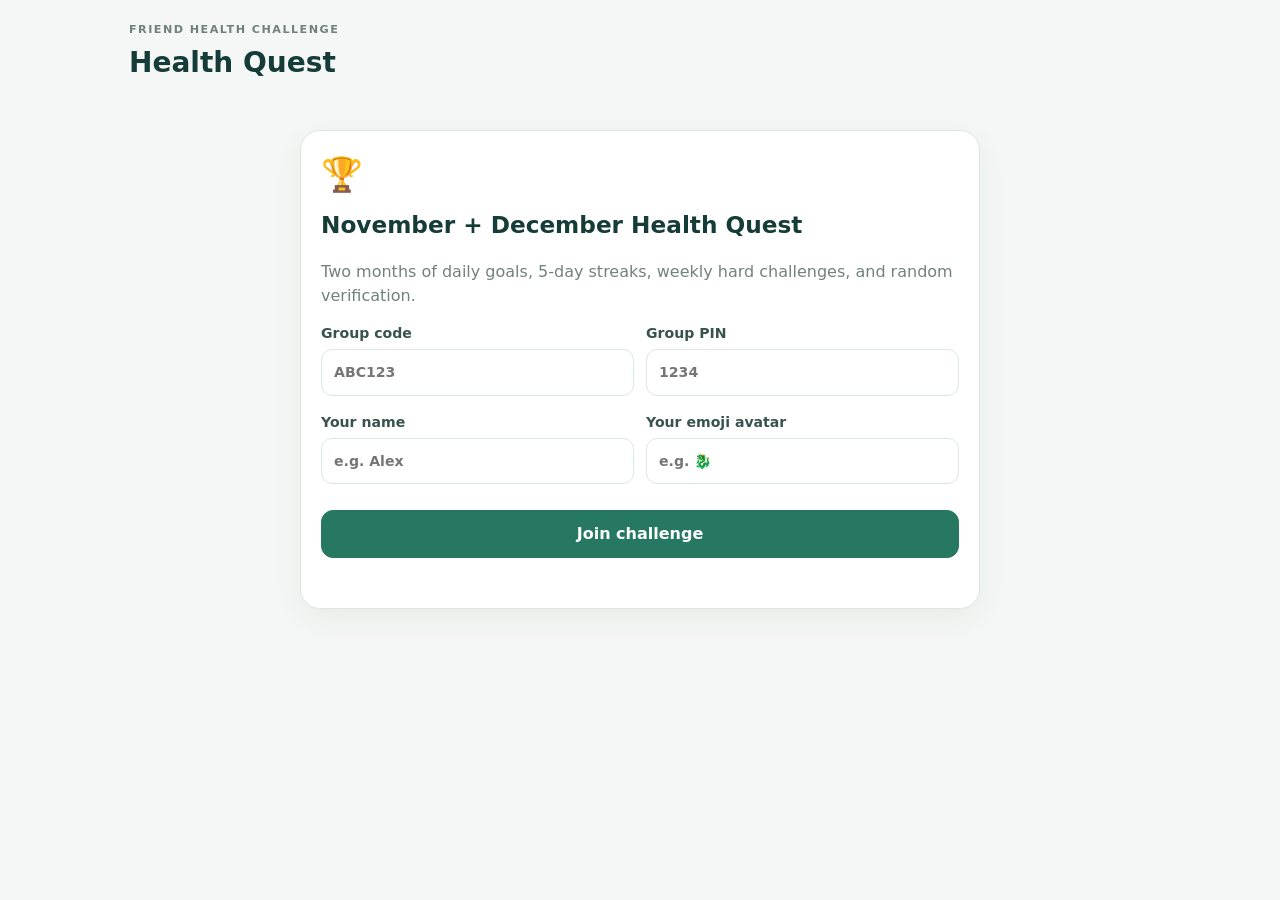
==== nov-dec/index.html @ 8e3825af "v9-novdec26" ====
<!doctype html>
<html lang="en">
<head>
  <meta charset="utf-8">
  <meta name="viewport" content="width=device-width, initial-scale=1, viewport-fit=cover">
  <meta name="theme-color" content="#143b37">
  <meta name="apple-mobile-web-app-capable" content="yes">
  <meta name="apple-mobile-web-app-status-bar-style" content="default">
  <title>Health Quest — Nov + Dec</title>
  <link rel="manifest" href="manifest.webmanifest">
  <link rel="stylesheet" href="styles.css?v=9">
</head>
<body>
  <div class="app-shell">
    <header class="topbar">
      <div>
        <div class="eyebrow">FRIEND HEALTH CHALLENGE</div>
        <h1>Health Quest</h1>
      </div>
      <button id="logoutBtn" class="text-button hidden">Switch player</button>
    </header>

    <main>
      <section id="connectView" class="card intro-card">
        <div class="hero-icon">🏆</div>
        <h2>November + December Health Quest</h2>
        <p>Two months of daily goals, 5-day streaks, weekly hard challenges, and random verification.</p>

        <div class="field-grid">
          <label>Group code
            <input id="groupCode" maxlength="8" autocomplete="off" placeholder="ABC123">
          </label>
          <label>Group PIN
            <input id="groupPin" inputmode="numeric" maxlength="8" autocomplete="off" placeholder="1234">
          </label>
        </div>

        <div class="field-grid">
          <label>Your name
            <input id="playerName" maxlength="24" autocomplete="name" placeholder="e.g. Alex">
          </label>
          <label>Your emoji avatar
            <input id="playerAvatar" maxlength="12" autocomplete="off" placeholder="e.g. 🐉">
          </label>
        </div>

        <button id="joinBtn" class="primary wide">Join challenge</button>
        <p id="connectMsg" class="message"></p>
      </section>

      <section id="setupView" class="hidden">
        <div class="card">
          <div class="section-head">
            <div>
              <div class="eyebrow">SET YOUR NOVEMBER + DECEMBER CHALLENGE</div>
              <h2>Daily major goals</h2>
            </div>
            <span id="setupPlayerName" class="pill"></span>
          </div>

          <label>Your emoji avatar
            <input id="setupAvatar" maxlength="12" autocomplete="off" placeholder="e.g. 🐉">
          </label>

          <p class="muted">
            Use each difficulty rank once. Everyone has the same 2000 Major Goal XP available:
            #1 hardest = 800 XP, #2 = 600 XP, #3 = 400 XP, #4 easiest = 200 XP.
            Your chosen percentage changes the number of days required, not the maximum XP.
          </p>

          <div id="goalEditor" class="goal-editor"></div>
        </div>

        <div class="card">
          <div class="eyebrow">WEEKLY CHALLENGE POOL</div>
          <h2>Submit 3 hard weekly tasks</h2>
          <p class="muted">
            Add exactly 1 Fitness, 1 Nutrition, and 1 Spiritual / Mindfulness challenge.
            Every Sunday, each player receives one fresh random task from the combined group pool.
            A completed weekly task earns 30 XP.
          </p>
          <div id="weeklyTaskEditor"></div>
          <button id="saveGoalsBtn" class="primary wide">Save challenge setup</button>
          <p id="goalMsg" class="message"></p>
        </div>
      </section>

      <section id="gameView" class="hidden">
        <div class="card hero-card">
          <div>
            <div id="groupLabel" class="eyebrow"></div>
            <h2 id="welcomeText">Your challenge</h2>
            <div id="challengeStatus" class="muted"></div>
          </div>
          <div class="hero-actions">
            <button id="editGoalsBtn" class="small-button">Edit setup</button>
            <div class="xp-orb">
              <strong id="myXp">0</strong>
              <span>XP</span>
            </div>
          </div>
        </div>

        <section class="card weekly-highlight">
          <div class="section-head">
            <div>
              <div class="eyebrow">THIS WEEK</div>
              <h3 id="weeklyTitle">Weekly challenges</h3>
            </div>
            <span class="pill">30 XP each</span>
          </div>
          <div id="weeklyAssignments"></div>
          <p id="weeklyMsg" class="message"></p>
        </section>

        <div class="two-col">
          <section class="card">
            <div class="section-head">
              <div>
                <div class="eyebrow">DAILY CHECK-IN</div>
                <h3 id="checkinDateLabel">Today</h3>
              </div>
              <select id="datePicker" class="compact-select"></select>
            </div>
            <div id="dailyTasks" class="daily-tasks"></div>
            <button id="saveCheckinBtn" class="primary wide">Save check-in</button>
            <p id="checkinMsg" class="message"></p>
          </section>

          <section class="card random-card">
            <div class="section-head">
              <div>
                <div class="eyebrow">DAILY RANDOM CHECK</div>
                <h3>🎲 Verification</h3>
              </div>
              <span id="verificationStatus" class="status-chip">Pending</span>
            </div>
            <div id="randomCheckBox" class="random-check-box"></div>
            <div id="verificationButtons" class="verification-buttons hidden">
              <button data-status="Verified">Verified</button>
              <button data-status="Failed" class="danger">Failed</button>
              <button data-status="Excused">Excused</button>
            </div>
          </section>
        </div>

        <section class="card">
          <div class="section-head">
            <div>
              <div class="eyebrow">FRIENDLY COMPETITION</div>
              <h3>Leaderboard</h3>
            </div>
            <button id="refreshBtn" class="small-button">Refresh</button>
          </div>
          <div id="leaderboard"></div>
        </section>

        <section class="card">
          <div class="section-head">
            <div>
              <div class="eyebrow">YOUR TWO MONTHS</div>
              <h3>Major goal progress</h3>
            </div>
            <span class="muted">Nov 1 – Dec 31</span>
          </div>
          <div id="progressGrid" class="progress-grid"></div>
        </section>

        <section class="card">
          <div class="section-head">
            <div>
              <div class="eyebrow">GROUP GOAL DEFINITIONS</div>
              <h3>What counts for everyone</h3>
            </div>
            <span class="muted">Visible to all players</span>
          </div>
          <div id="groupGoals"></div>
        </section>

        <section class="card">
          <div class="section-head">
            <div>
              <div class="eyebrow">WEEKLY HISTORY</div>
              <h3>Assigned weekly challenges</h3>
            </div>
            <span class="muted">Sunday starts</span>
          </div>
          <div id="weeklyHistory"></div>
        </section>

        <section class="card">
          <div class="section-head">
            <div>
              <div class="eyebrow">VERIFICATION HISTORY</div>
              <h3>Random check audit</h3>
            </div>
            <span class="muted">Created checks only</span>
          </div>
          <div id="auditLog"></div>
        </section>

        <section class="card rules-card">
          <div class="eyebrow">HOW SCORING WORKS</div>
          <div class="rules-grid">
            <div><strong>🏆 Major goals</strong><span>2000 XP total available to everyone: 800 / 600 / 400 / 200 by difficulty rank. XP accrues proportionally toward each target.</span></div>
            <div><strong>🔥 Streaks</strong><span>Every 5 consecutive days in one daily category earns +10 XP.</span></div>
            <div><strong>🗓 Weekly challenge</strong><span>Every Sunday each player gets one random task from the group pool. Completing it earns +30 XP.</span></div>
            <div><strong>⚡ Extra effort</strong><span>One extra-effort bonus per category per day earns +5 XP.</span></div>
            <div><strong>🎲 Random check</strong><span>One player and one daily category are freshly drawn at random each day. Verified assigned player earns +5 XP.</span></div>
          </div>
        </section>
      </section>
    </main>
  </div>

  <template id="goalRowTemplate">
    <div class="goal-row">
      <div class="goal-title"></div>
      <label>Difficulty
        <select class="rank-select">
          <option value="1">#1 hardest · 800 XP</option>
          <option value="2">#2 · 600 XP</option>
          <option value="3">#3 · 400 XP</option>
          <option value="4">#4 easiest · 200 XP</option>
        </select>
      </label>
      <label>Two-month target
        <select class="target-select">
          <option value="0.6">60%</option>
          <option value="0.7">70%</option>
          <option value="0.8">80%</option>
          <option value="0.9">90%</option>
          <option value="1">100%</option>
        </select>
      </label>
      <div class="goal-reward"></div>
      <label class="goal-description">What does a successful day mean?
        <textarea class="description-input" maxlength="240" rows="3" placeholder="Example: Drink at least 3L of water today."></textarea>
      </label>
    </div>
  </template>

  <script type="module" src="app-v9.js?v=9"></script>
</body>
</html>
---- nov-dec/styles.css ----
:root {
  --bg:#f4f7f5; --card:#ffffff; --ink:#153c38; --muted:#72817e; --line:#dce7e2;
  --green:#267862; --green-dark:#1c594a; --green-soft:#e8f4ef; --gold:#a87816;
  --gold-soft:#fff7df; --red:#aa4747; --shadow:0 10px 30px rgba(22,60,56,.06);
}
*{box-sizing:border-box}
html{background:var(--bg)}
body{margin:0;background:var(--bg);color:var(--ink);font:16px/1.45 system-ui,-apple-system,BlinkMacSystemFont,"Segoe UI",sans-serif}
button,input,select,textarea{font:inherit}
button{border:1px solid var(--line);background:white;color:var(--ink);border-radius:12px;padding:11px 14px;cursor:pointer}
button:disabled{opacity:.55;cursor:not-allowed}
button.primary{background:var(--green);border-color:var(--green);color:white;font-weight:800}
button.primary:hover{background:var(--green-dark)}
button.danger{color:var(--red);border-color:#edcaca}
button.wide{width:100%;margin-top:14px}
button.text-button{background:transparent;border:0;padding:8px;color:var(--muted)}
button.small-button{padding:7px 10px;font-size:.85rem}
input,select,textarea{width:100%;border:1px solid var(--line);border-radius:11px;background:#fff;color:var(--ink);padding:12px;outline:none}
textarea{resize:vertical;min-height:78px}
input:focus,select:focus,textarea:focus{border-color:#83b7a8;box-shadow:0 0 0 3px rgba(38,120,98,.08)}
label{display:block;font-size:.88rem;font-weight:750;color:#38534e}
label input,label select,label textarea{margin-top:6px}
.app-shell{max-width:1050px;margin:0 auto;padding:18px max(12px,env(safe-area-inset-left)) 36px}
.topbar{display:flex;align-items:center;justify-content:space-between;padding:4px 2px 16px}
h1,h2,h3,p{margin-top:0} h1{font-size:1.75rem;margin-bottom:0} h2{font-size:1.45rem} h3{font-size:1.12rem;margin-bottom:0}
.eyebrow{font-size:.7rem;letter-spacing:.13em;font-weight:900;color:var(--muted);margin-bottom:5px}
.card{background:var(--card);border:1px solid var(--line);border-radius:20px;padding:20px;margin-bottom:16px;box-shadow:var(--shadow)}
.intro-card{max-width:680px;margin:30px auto}.intro-card>p{color:var(--muted)}
.hero-icon{font-size:2.1rem;margin-bottom:8px}
.field-grid{display:grid;grid-template-columns:1fr 1fr;gap:12px;margin:16px 0 12px}
.help-box{margin-top:16px;color:var(--muted);font-size:.9rem}.help-box summary{cursor:pointer;font-weight:700;color:#4f6863}
.hidden{display:none!important}.muted{color:var(--muted)}
.message{min-height:1.25em;margin:10px 0 0;color:var(--muted)}.message.error{color:var(--red)}.message.success{color:var(--green)}
.section-head{display:flex;align-items:center;justify-content:space-between;gap:12px;margin-bottom:14px}
.pill,.status-chip{display:inline-flex;align-items:center;border-radius:999px;background:var(--green-soft);padding:6px 10px;font-size:.8rem;font-weight:850;color:var(--green-dark)}
.status-chip.pending{background:#f1f0ed;color:#6c665b}.status-chip.failed{background:#fbeaea;color:var(--red)}.status-chip.verified{background:var(--green-soft);color:var(--green-dark)}.status-chip.excused{background:#f1f0ed;color:#6c665b}
.goal-editor{display:grid;gap:10px;margin-top:16px}
.goal-row{display:grid;grid-template-columns:1.2fr 1fr 1fr .7fr;gap:12px;align-items:end;border:1px solid var(--line);border-radius:15px;padding:13px}
.goal-title{font-size:1.05rem;font-weight:900;padding-bottom:11px}.goal-reward{font-weight:900;text-align:right;padding-bottom:11px;color:var(--gold)}
.goal-description{grid-column:1/-1}
.hero-card{display:flex;justify-content:space-between;align-items:center;background:linear-gradient(145deg,#fff,#f5fbf8)}
.hero-actions{display:flex;align-items:center;gap:12px}
.xp-orb{min-width:90px;height:90px;border-radius:50%;background:var(--green);color:white;display:flex;flex-direction:column;align-items:center;justify-content:center;box-shadow:0 12px 24px rgba(38,120,98,.18)}.xp-orb strong{font-size:1.7rem;line-height:1}.xp-orb span{font-size:.72rem;font-weight:900;letter-spacing:.1em;margin-top:4px}
.two-col{display:grid;grid-template-columns:1.35fr .9fr;gap:16px}.compact-select{width:auto;min-width:125px;padding:8px 10px}
.daily-tasks{display:grid;gap:9px}.task-row{display:grid;grid-template-columns:1fr auto auto;gap:10px;align-items:center;border:1px solid var(--line);border-radius:15px;padding:12px}.task-name strong{display:block}.task-name small{display:block;color:var(--muted);margin-top:2px}.check-toggle{display:flex;align-items:center;gap:6px;font-size:.82rem;white-space:nowrap}.check-toggle input{width:auto;margin:0;transform:scale(1.15)}
.random-card{background:linear-gradient(145deg,#fff,#fffaf0)}.random-check-box{border:1px solid #eadcb1;background:var(--gold-soft);border-radius:15px;padding:16px}.random-name{font-size:1.25rem;font-weight:900;margin:4px 0}.random-category{font-size:1.05rem;font-weight:800}.verification-buttons{display:flex;gap:8px;flex-wrap:wrap;margin-top:12px}
.audit-definition{margin:12px 0;padding:10px 12px;background:#fff;border:1px solid #eadcb1;border-radius:11px}
.leader-row{display:grid;grid-template-columns:40px 1fr auto;gap:10px;align-items:center;padding:12px 0;border-bottom:1px solid var(--line)}.leader-row:last-child{border-bottom:0}.rank{font-weight:950;color:var(--muted)}.leader-name{font-weight:850}.leader-score{font-weight:950}.bar{height:8px;background:#edf3f0;border-radius:999px;overflow:hidden;margin-top:7px}.bar>span{display:block;height:100%;background:linear-gradient(90deg,var(--green),#4ca88b);border-radius:inherit}
.progress-grid{display:grid;grid-template-columns:repeat(4,1fr);gap:10px}.progress-card{border:1px solid var(--line);border-radius:16px;padding:14px}.progress-title{font-weight:900}.progress-number{font-size:1.45rem;font-weight:950;margin:6px 0 0}.progress-meta{font-size:.82rem;color:var(--muted);margin-top:7px}.xp-breakdown{font-size:.8rem;color:#526763;margin-top:8px}
.player-goals{border-top:1px solid var(--line);padding-top:16px;margin-top:16px}.player-goals:first-child{border-top:0;padding-top:0;margin-top:0}
.player-goals-title{font-weight:950;font-size:1.05rem;margin-bottom:10px}
.player-goal-grid{display:grid;grid-template-columns:1fr 1fr;gap:10px}
.group-goal{border:1px solid var(--line);border-radius:14px;padding:12px;background:#fbfdfc}
.group-goal-head{display:flex;justify-content:space-between;gap:8px;align-items:flex-start}
.group-goal-head span{font-size:.76rem;color:var(--muted);text-align:right}
.goal-definition{margin-top:8px;color:#38534e;white-space:pre-wrap}
.audit-table-wrap{overflow-x:auto;border:1px solid var(--line);border-radius:14px}
.audit-table{width:100%;border-collapse:collapse;min-width:760px;background:#fff}
.audit-table th,.audit-table td{padding:11px 12px;text-align:left;border-bottom:1px solid var(--line);vertical-align:top}
.audit-table th{font-size:.76rem;text-transform:uppercase;letter-spacing:.06em;color:var(--muted);background:#f8fbf9}
.audit-table td{font-size:.88rem}.audit-table tr:last-child td{border-bottom:0}
.empty-state{padding:18px;border:1px dashed var(--line);border-radius:14px;color:var(--muted);text-align:center}
.rules-grid{display:grid;grid-template-columns:1fr 1fr;gap:10px}.rules-grid>div{border:1px solid var(--line);border-radius:14px;padding:12px}.rules-grid strong,.rules-grid span{display:block}.rules-grid span{color:var(--muted);font-size:.88rem;margin-top:4px}
@media(max-width:760px){
  .app-shell{padding-top:12px}.card{padding:16px;border-radius:17px}.field-grid,.two-col{grid-template-columns:1fr}
  .goal-row{grid-template-columns:1fr 1fr}.goal-title{grid-column:1/-1;padding-bottom:0}.goal-reward{text-align:left;padding-bottom:0}.goal-description{grid-column:1/-1}
  .progress-grid,.player-goal-grid{grid-template-columns:1fr 1fr}.rules-grid{grid-template-columns:1fr}.hero-card{align-items:flex-start}.hero-actions{flex-direction:column-reverse;align-items:flex-end}.xp-orb{min-width:78px;width:78px;height:78px}.task-row{grid-template-columns:1fr auto}.task-row .extra-toggle{grid-column:2}.topbar h1{font-size:1.5rem}
}
@media(max-width:500px){.progress-grid,.player-goal-grid{grid-template-columns:1fr}}

textarea{resize:vertical;min-height:70px}
.hero-actions{display:flex;align-items:center;gap:12px}
.task-pool-section{border:1px solid var(--line);border-radius:16px;padding:14px;margin:12px 0}
.task-pool-title{font-weight:950;margin-bottom:10px}
.task-pool-inputs{display:grid;grid-template-columns:repeat(3,1fr);gap:10px}
.weekly-highlight{background:linear-gradient(145deg,#fff,#f3fbf7)}
.weekly-assignment{display:grid;grid-template-columns:1fr auto;gap:14px;align-items:center;border:1px solid var(--line);border-radius:15px;padding:14px;margin:9px 0}
.weekly-assignment.mine{border-color:#9bc8ba;background:#f6fbf9}
.weekly-player{font-weight:950}
.weekly-category{font-size:.82rem;color:var(--muted);margin-top:2px}
.weekly-task-text{font-size:1rem;font-weight:750;margin-top:7px}
.weekly-action{display:flex;flex-direction:column;gap:8px;align-items:flex-end}
.status-chip.completed{background:var(--green-soft);color:var(--green-dark)}
.status-chip.pending{background:#f1f0ed;color:#6c665b}
.weekly-complete-btn{font-size:.82rem}
@media(max-width:760px){
  .task-pool-inputs{grid-template-columns:1fr}
  .weekly-assignment{grid-template-columns:1fr}
  .weekly-action{align-items:flex-start}
  .hero-actions{flex-direction:column-reverse;align-items:flex-end}
}
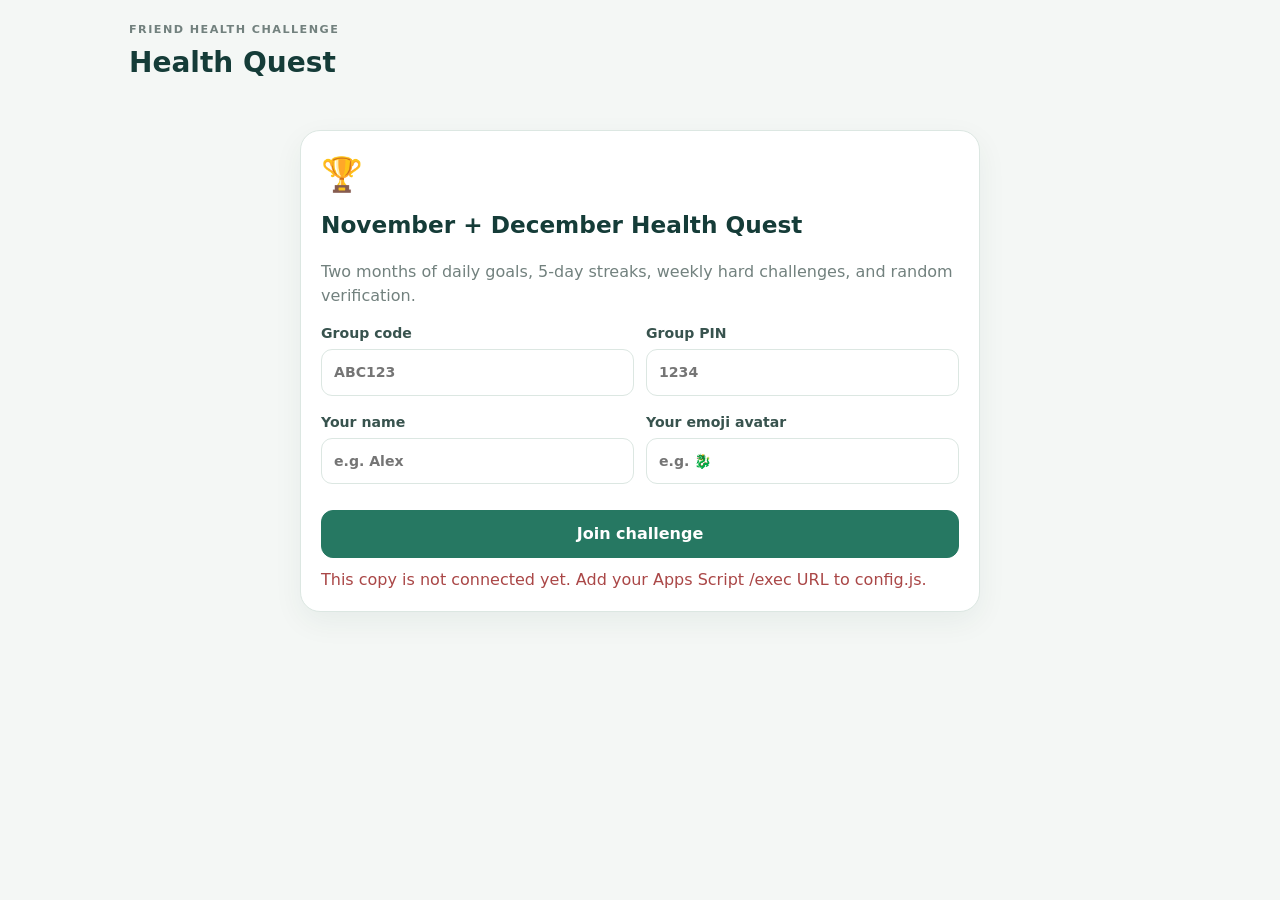
==== commit a9e85da0: "updates" ====
--- a/nov-dec/index.html
+++ b/nov-dec/index.html
@@ -76,7 +76,7 @@
           <h2>Submit 3 hard weekly tasks</h2>
           <p class="muted">
             Add exactly 1 Fitness, 1 Nutrition, and 1 Spiritual / Mindfulness challenge.
-            Every Sunday, each player receives one fresh random task from the combined group pool.
+            Every Sunday, one fresh random task is drawn from the combined group pool and assigned to everyone.
             A completed weekly task earns 30 XP.
           </p>
           <div id="weeklyTaskEditor"></div>
@@ -204,7 +204,7 @@
           <div class="rules-grid">
             <div><strong>🏆 Major goals</strong><span>2000 XP total available to everyone: 800 / 600 / 400 / 200 by difficulty rank. XP accrues proportionally toward each target.</span></div>
             <div><strong>🔥 Streaks</strong><span>Every 5 consecutive days in one daily category earns +10 XP.</span></div>
-            <div><strong>🗓 Weekly challenge</strong><span>Every Sunday each player gets one random task from the group pool. Completing it earns +30 XP.</span></div>
+            <div><strong>🗓 Weekly challenge</strong><span>Every Sunday everyone gets the same randomly selected task from the group pool. Completing it earns +30 XP.</span></div>
             <div><strong>⚡ Extra effort</strong><span>One extra-effort bonus per category per day earns +5 XP.</span></div>
             <div><strong>🎲 Random check</strong><span>One player and one daily category are freshly drawn at random each day. Verified assigned player earns +5 XP.</span></div>
           </div>
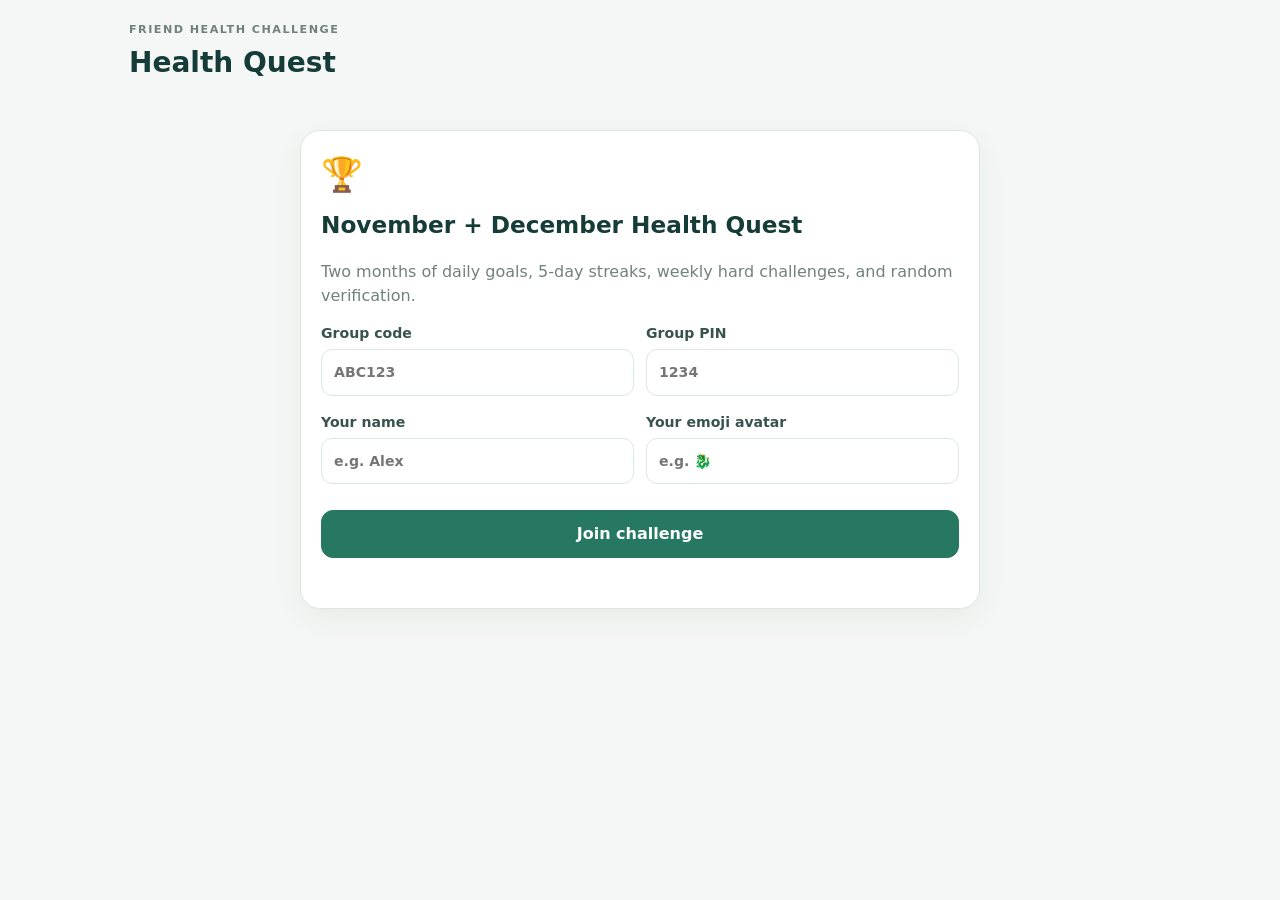
==== commit 6209e205: "weekly bug fix" ====
--- a/nov-dec/index.html
+++ b/nov-dec/index.html
@@ -177,27 +177,9 @@
           <div id="groupGoals"></div>
         </section>
 
-        <section class="card">
-          <div class="section-head">
-            <div>
-              <div class="eyebrow">WEEKLY HISTORY</div>
-              <h3>Assigned weekly challenges</h3>
-            </div>
-            <span class="muted">Sunday starts</span>
-          </div>
-          <div id="weeklyHistory"></div>
-        </section>
-
-        <section class="card">
-          <div class="section-head">
-            <div>
-              <div class="eyebrow">VERIFICATION HISTORY</div>
-              <h3>Random check audit</h3>
-            </div>
-            <span class="muted">Created checks only</span>
-          </div>
-          <div id="auditLog"></div>
-        </section>
+        
+
+        
 
         <section class="card rules-card">
           <div class="eyebrow">HOW SCORING WORKS</div>
